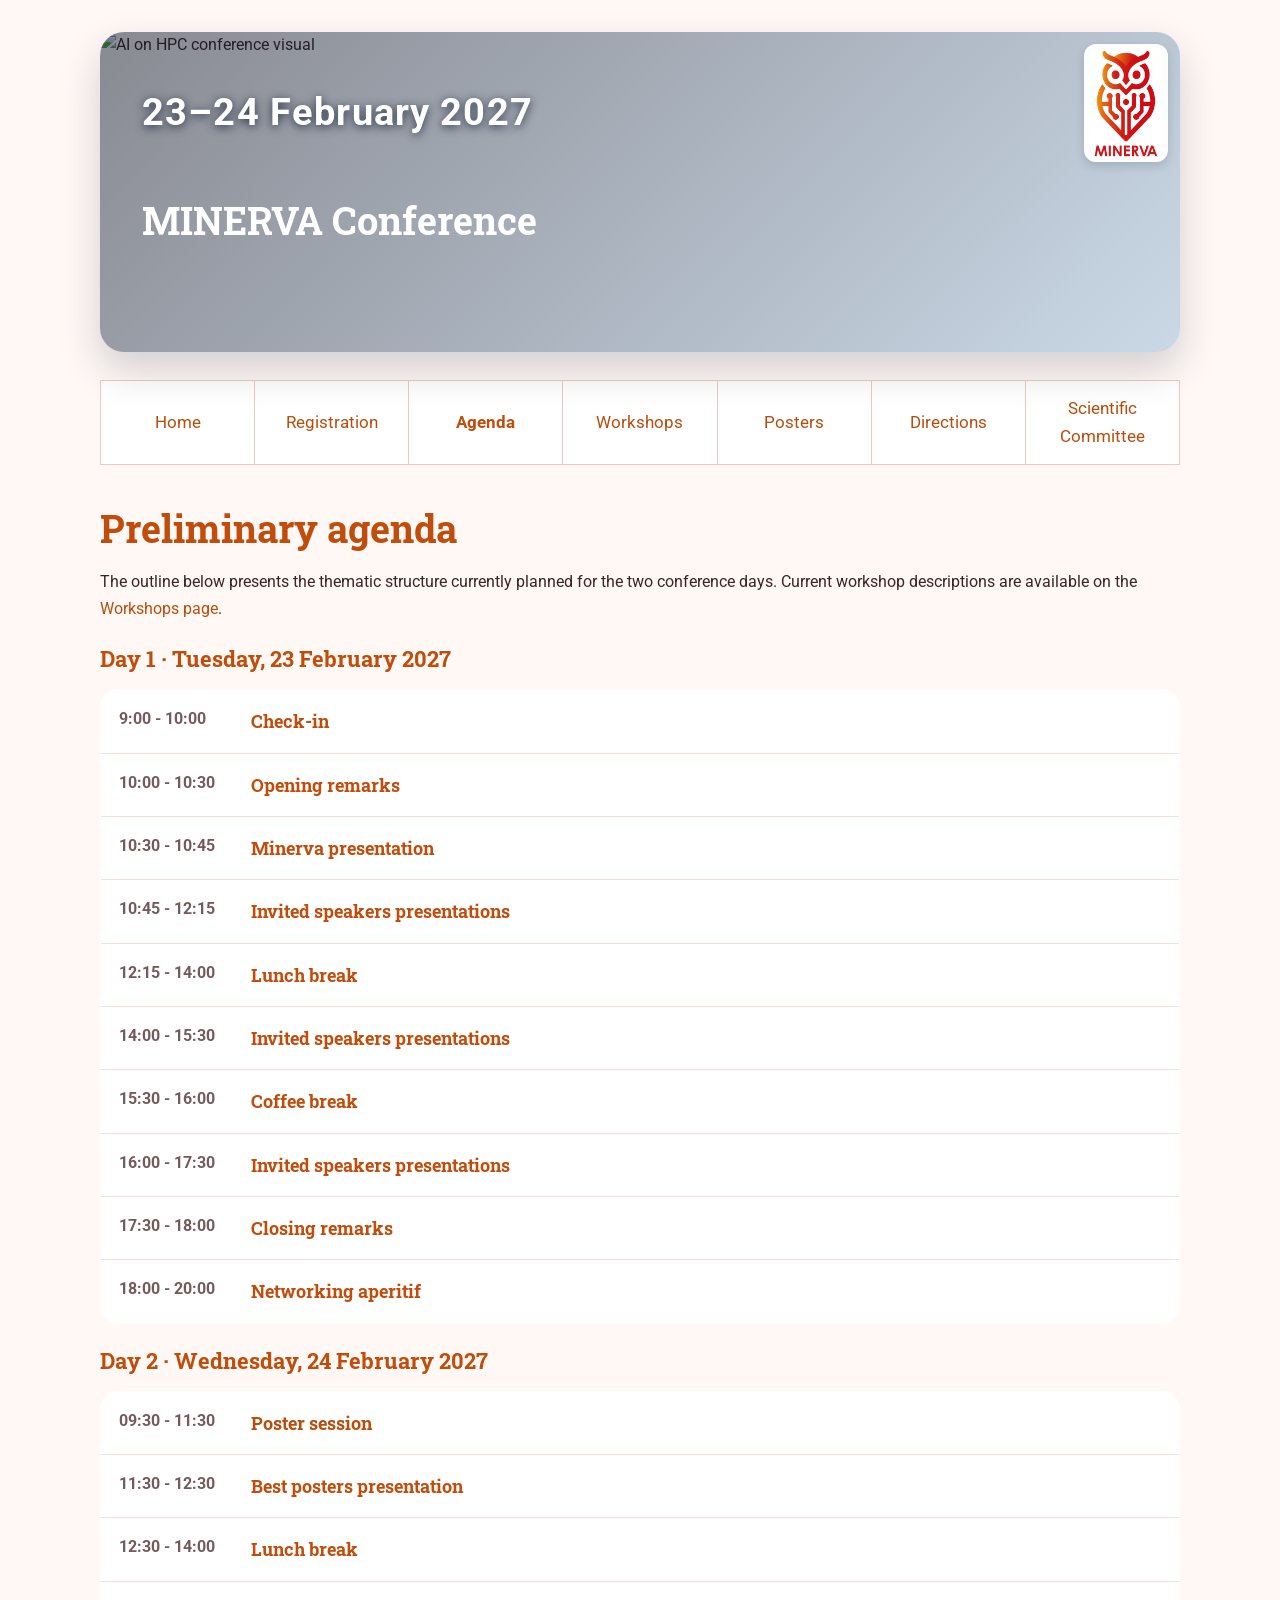
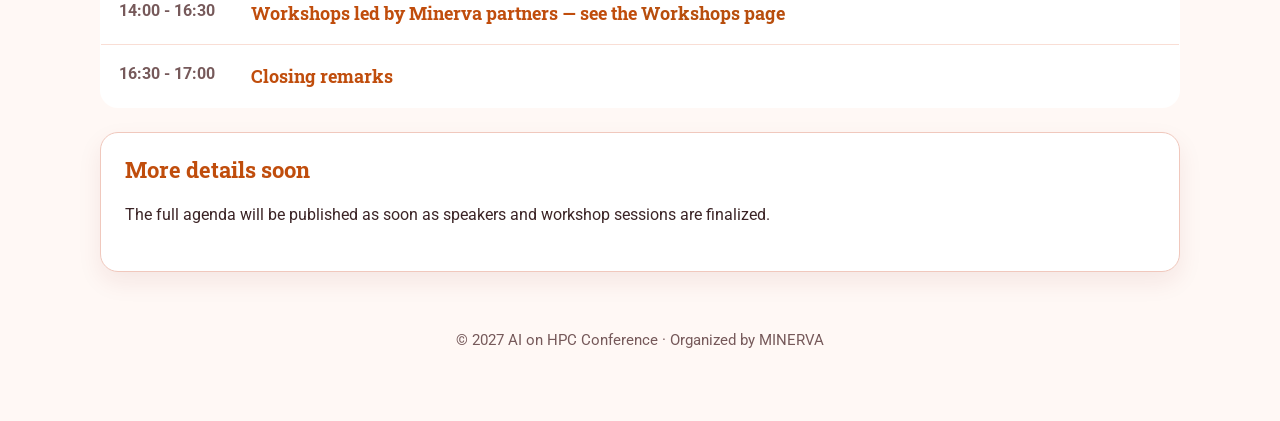
==== Agenda/index.html @ aeb0741a "update" ====
<!DOCTYPE html>
<html lang="en">
<head>
    <base href="..">
    <meta charset="utf-8">
    <meta name="viewport" content="width=device-width, initial-scale=1">
    <link rel="shortcut icon" type="image/png" href="assets/favicon.png">
    <link rel="stylesheet" type="text/css" media="all" href="assets/main.css?v=2026-09-22-1">
    <meta name="description" content="Preliminary agenda for the MINERVA Conference.">
    <meta name="resource-type" content="document">
    <meta name="distribution" content="global">
    <meta name="keywords" content="AI, HPC, conference agenda, MINERVA Conference">
    <title>Agenda | AI on HPC</title>
</head>
<body>

    <div class="banner banner-home compact-banner">
        <img src="assets/banner-screenshot.png" alt="AI on HPC conference visual">
        <div class="banner-overlay">
            <img class="banner-logo" src="assets/logo.png" alt="MINERVA logo">
            <p class="banner-date">23–24 February 2027</p>
            <h2>MINERVA Conference</h2>
        </div>
    </div>

    <table class="navigation" aria-label="Main navigation">
        <tr>
            <td class="navigation"><a title="Conference Home Page" href=".">Home</a></td>
            <td class="navigation"><a title="Registration information" href="registration">Registration</a></td>
            <td class="navigation"><a class="current" title="Conference Agenda" href="Agenda">Agenda</a></td>
            <td class="navigation"><a title="Conference Workshops" href="workshops">Workshops</a></td>
            <td class="navigation"><a title="Research Posters" href="research-posters">Posters</a></td>
            <td class="navigation"><a title="Directions to the Conference" href="directions">Directions</a></td>
            <td class="navigation"><a title="Scientific Committee" href="scientific-committee">Scientific Committee</a></td>
        </tr>
    </table>

    <h2>Preliminary agenda</h2>
    <p>
        The outline below presents the thematic structure currently planned for the two conference days.
        Current workshop descriptions are available on the <a href="workshops">Workshops page</a>.
    </p>

    <section class="program-day">
        <h3>Day 1 · Tuesday, 23 February 2027</h3>
        <table>
            <tr>
                <td class="date">9:00 - 10:00</td>
                <td class="title">Check-in</td>
            </tr>
            <tr>
                <td class="date">10:00 - 10:30</td>
                <td class="title">Opening remarks</td>
            </tr>
            <tr>
                <td class="date">10:30 - 10:45</td>
                <td class="title">Minerva presentation</td>
            </tr>
            <tr>
                <td class="date">10:45 - 12:15</td>
                <td class="title">Invited speakers presentations</td>
            </tr>
         

            <tr>
                <td class="date">12:15 - 14:00 </td>
                <td class="title">Lunch break</td>
            </tr>
            <tr>
                <td class="date">14:00 - 15:30</td>
                <td class="title">Invited speakers presentations</td>
            </tr>
            <tr>
                <td class="date">15:30 - 16:00</td>
                <td class="title">Coffee break</td>
            </tr>
                        <tr>
                <td class="date">16:00 - 17:30</td>
                <td class="title">Invited speakers presentations</td>
            </tr>
            <tr>
                <td class="date">17:30 - 18:00</td>
                <td class="title">Closing remarks</td>
            </tr>
            <tr>
                <td class="date">18:00 - 20:00</td>
                <td class="title">Networking aperitif</td>
            </tr>
        </table>
    </section>

    <section class="program-day">
        <h3>Day 2 · Wednesday, 24 February 2027</h3>
        <table>
            <tr>
                <td class="date">09:30 - 11:30 </td>
                <td class="title"><a href="research-posters">Poster session</a></td>
            </tr>
            <tr>
                <td class="date">11:30 - 12:30</td>
                <td class="title">Best posters presentation</td>
            </tr>
            <tr>
                <td class="date">12:30 - 14:00</td>
                <td class="title">Lunch break</td>
            </tr>
            <tr>
                <td class="date">14:00 - 16:30</td>
                <td class="title">Workshops led by Minerva partners — see the <a href="workshops">Workshops page</a></td>
            </tr>
            <tr>
                <td class="date">16:30 - 17:00</td>
                <td class="title">Closing remarks</td>
            </tr>
        </table>
    </section>

    <section class="highlight-box">
        <h3>More details soon</h3>
        <p>
            The full agenda will be published as soon as speakers and workshop sessions are finalized.
        </p>
    </section>

    <footer>
        &copy; 2027 AI on HPC Conference · Organized by MINERVA
    </footer>

</body>
</html>
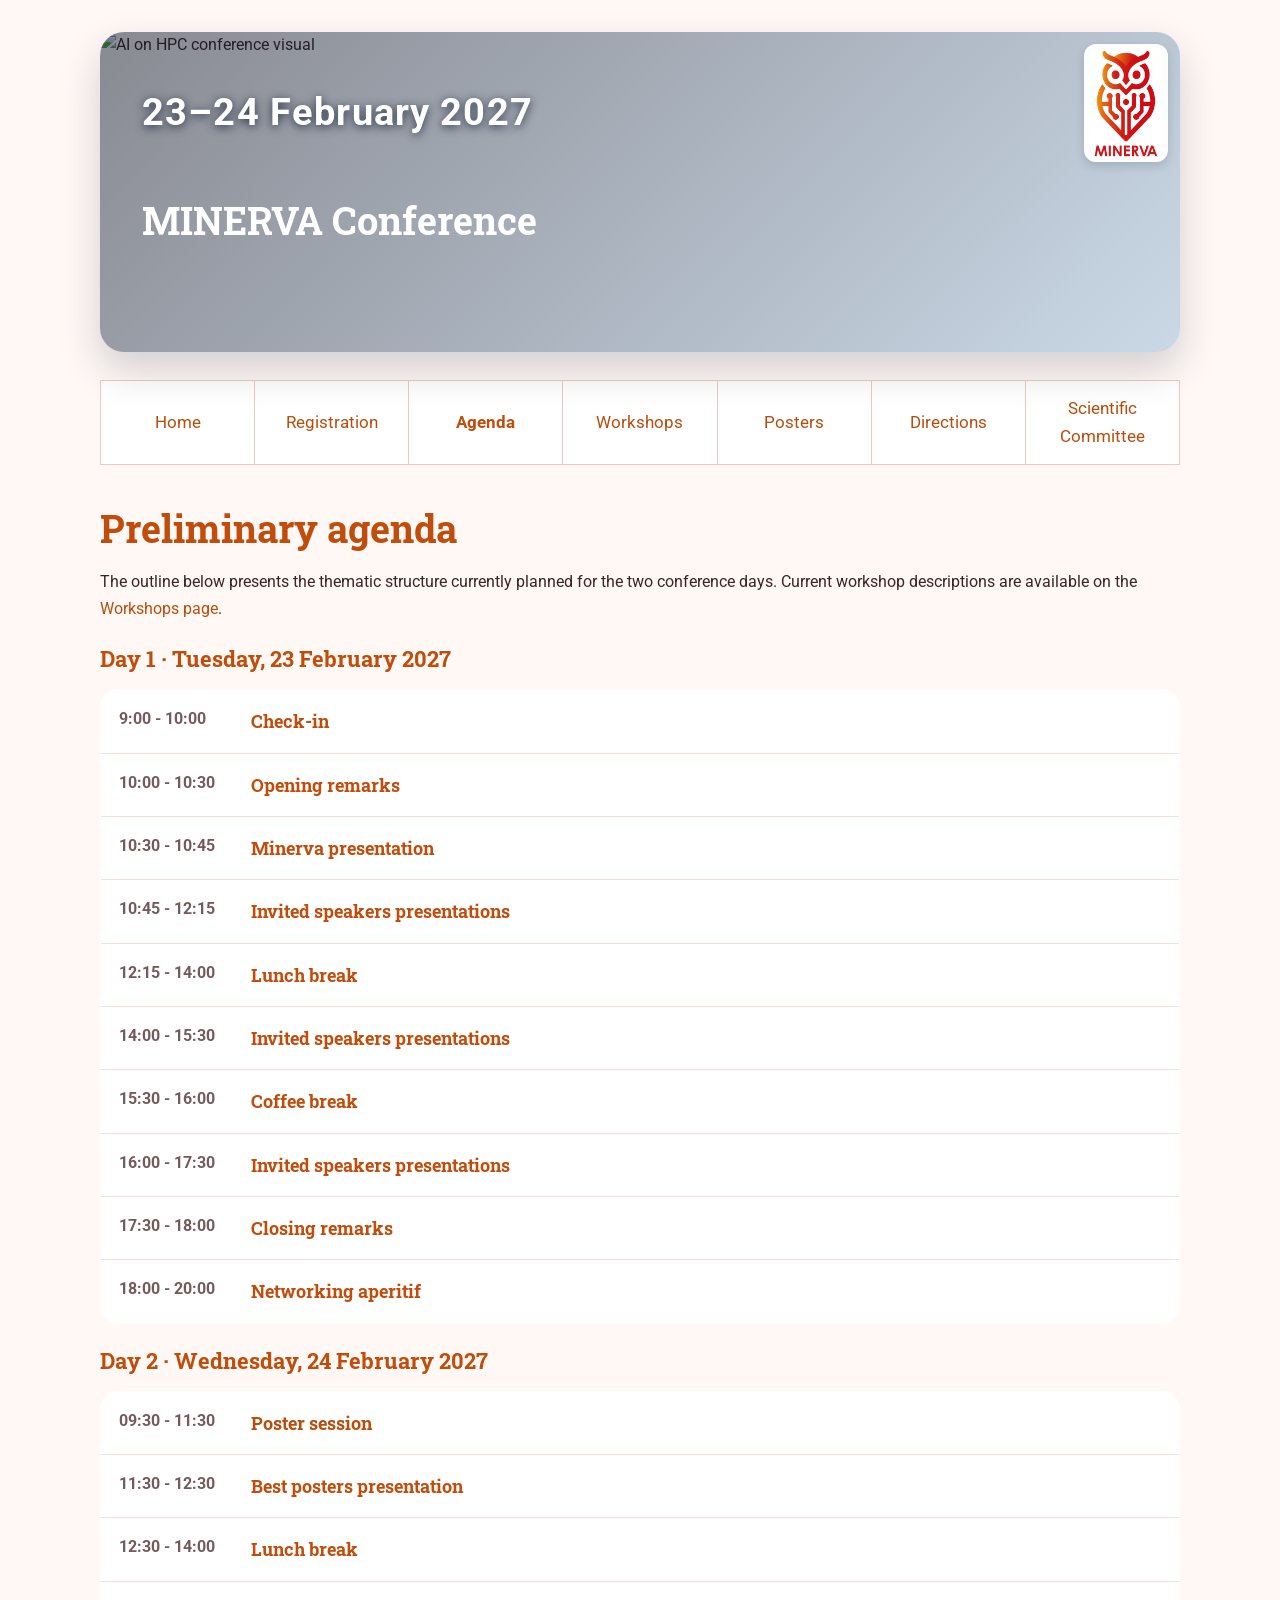
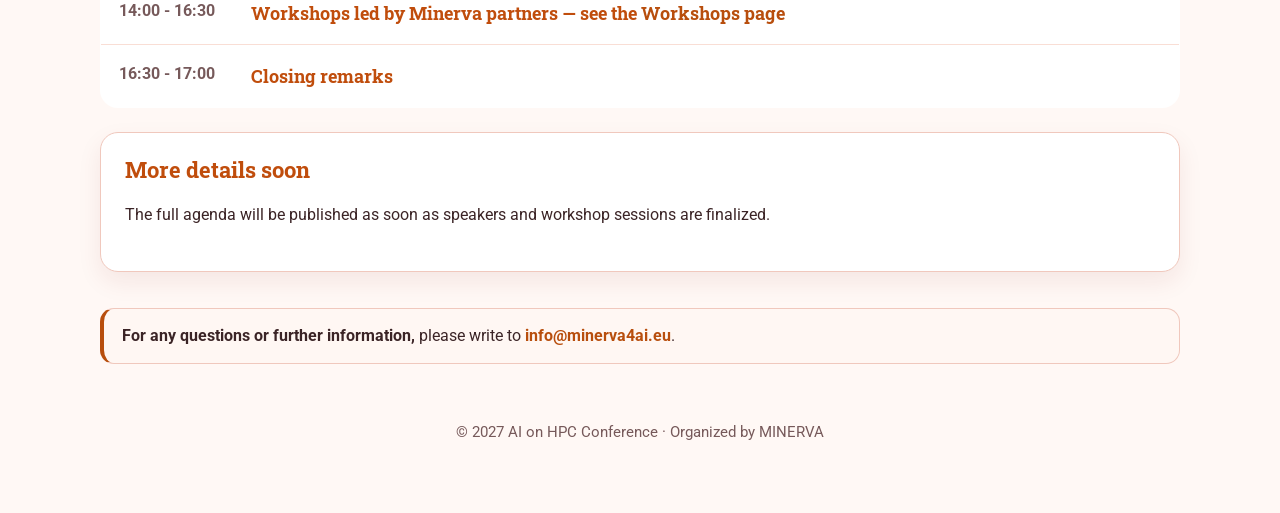
==== commit c6491267: "update" ====
--- a/Agenda/index.html
+++ b/Agenda/index.html
@@ -5,7 +5,7 @@
     <meta charset="utf-8">
     <meta name="viewport" content="width=device-width, initial-scale=1">
     <link rel="shortcut icon" type="image/png" href="assets/favicon.png">
-    <link rel="stylesheet" type="text/css" media="all" href="assets/main.css?v=2026-09-22-1">
+    <link rel="stylesheet" type="text/css" media="all" href="assets/main.css?v=2026-10-09-1">
     <meta name="description" content="Preliminary agenda for the MINERVA Conference.">
     <meta name="resource-type" content="document">
     <meta name="distribution" content="global">
@@ -122,6 +122,10 @@
         </p>
     </section>
 
+    <section class="support-box" aria-label="Support contact">
+        <p><strong>For any questions or further information,</strong> please write to <a href="mailto:info@minerva4ai.eu">info@minerva4ai.eu</a>.</p>
+    </section>
+
     <footer>
         &copy; 2027 AI on HPC Conference · Organized by MINERVA
     </footer>
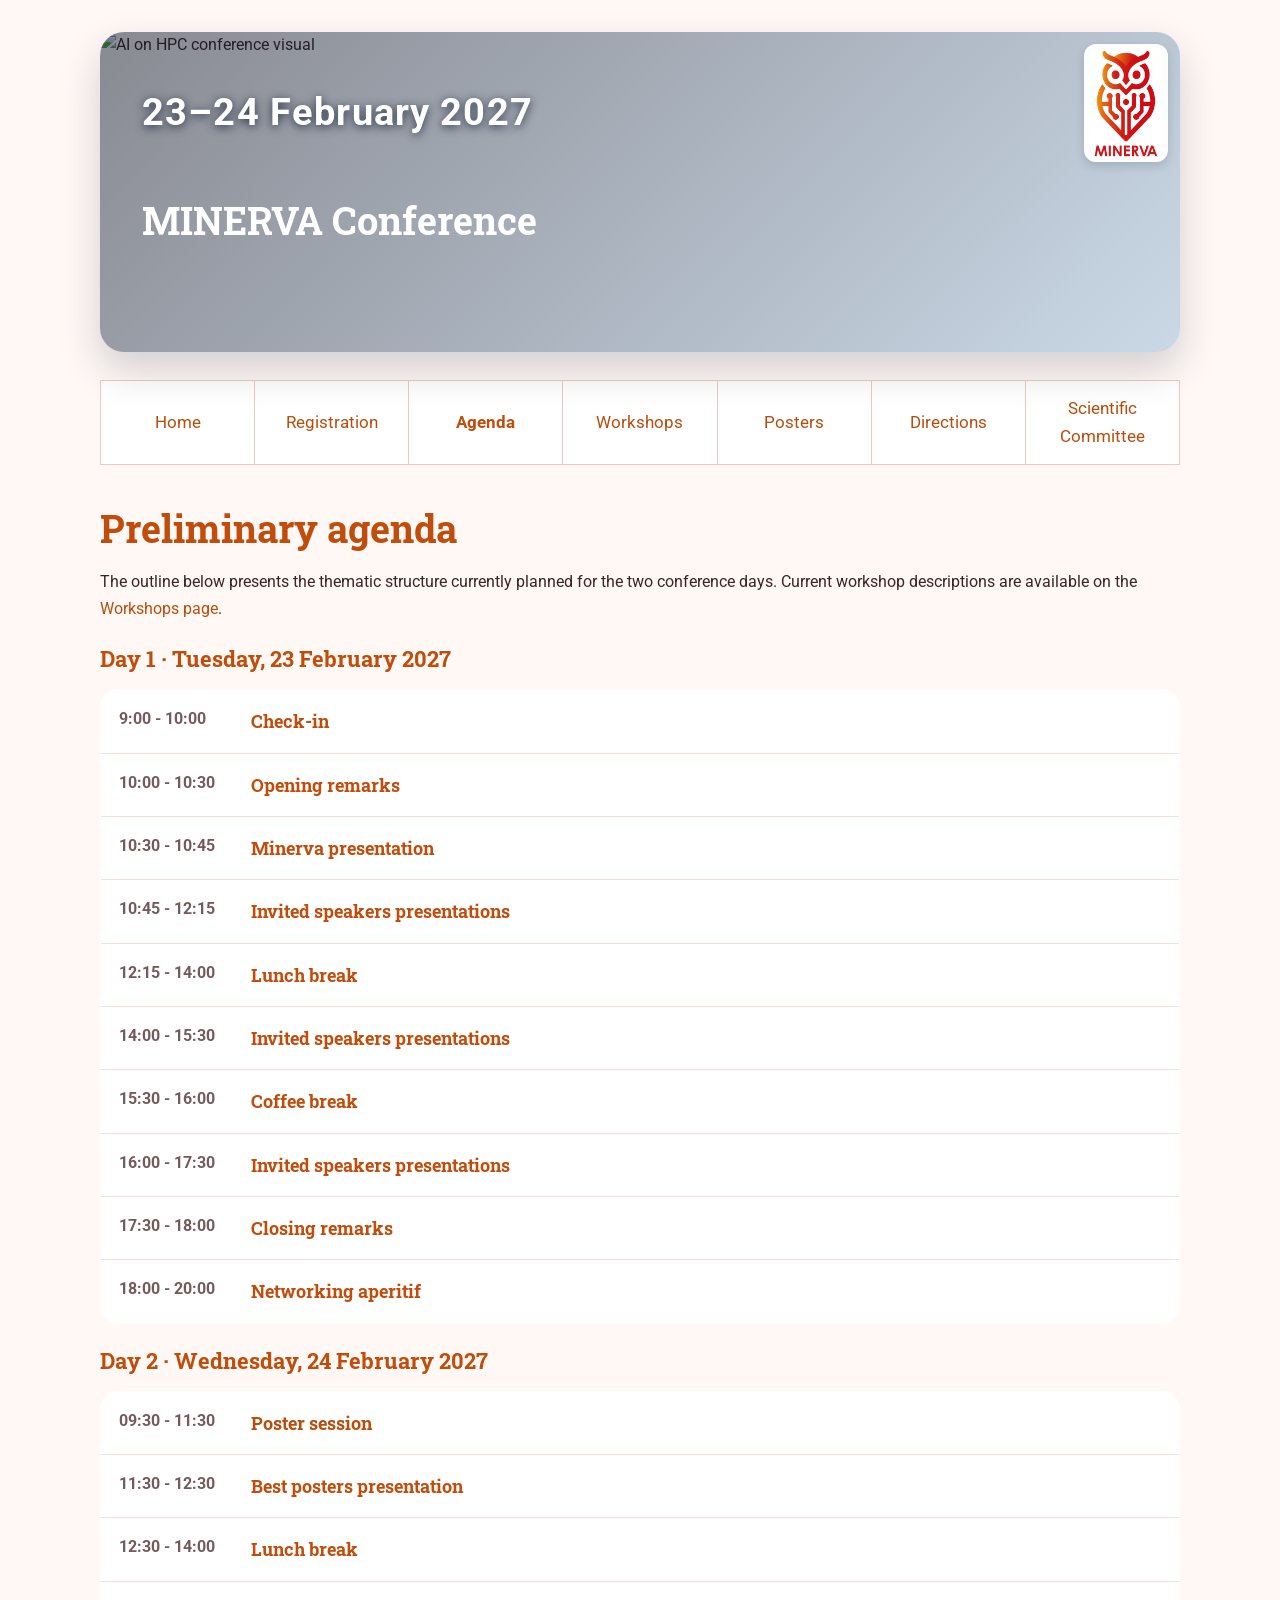
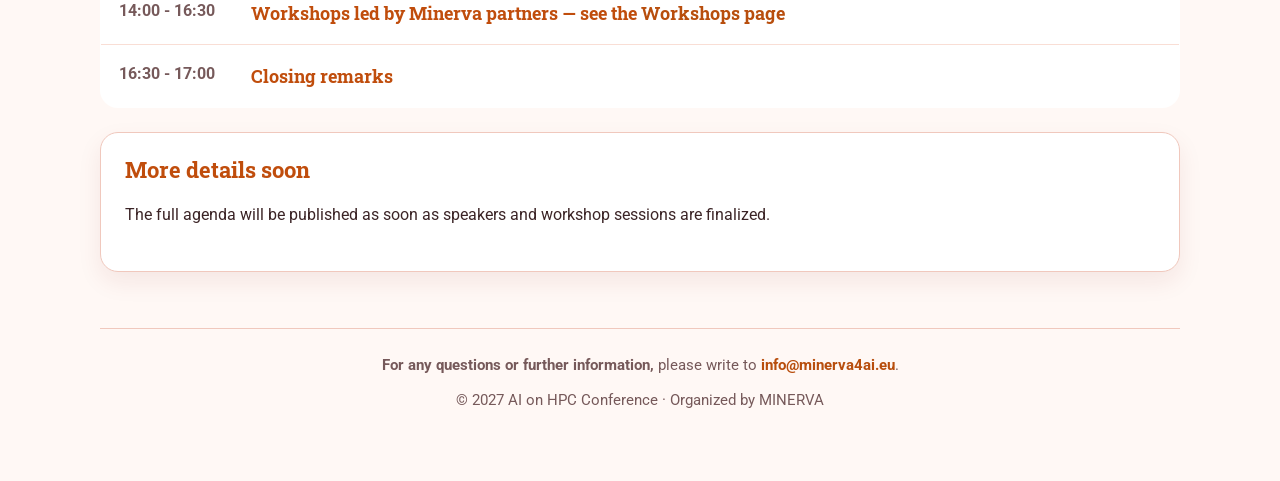
==== commit 94841725: "fix" ====
--- a/Agenda/index.html
+++ b/Agenda/index.html
@@ -122,12 +122,9 @@
         </p>
     </section>
 
-    <section class="support-box" aria-label="Support contact">
-        <p><strong>For any questions or further information,</strong> please write to <a href="mailto:info@minerva4ai.eu">info@minerva4ai.eu</a>.</p>
-    </section>
-
-    <footer>
-        &copy; 2027 AI on HPC Conference · Organized by MINERVA
+    <footer aria-label="Support and copyright">
+        <p class="footer-contact"><strong>For any questions or further information,</strong> please write to <a href="mailto:info@minerva4ai.eu">info@minerva4ai.eu</a>.</p>
+        <p class="footer-note">&copy; 2027 AI on HPC Conference · Organized by MINERVA</p>
     </footer>
 
 </body>
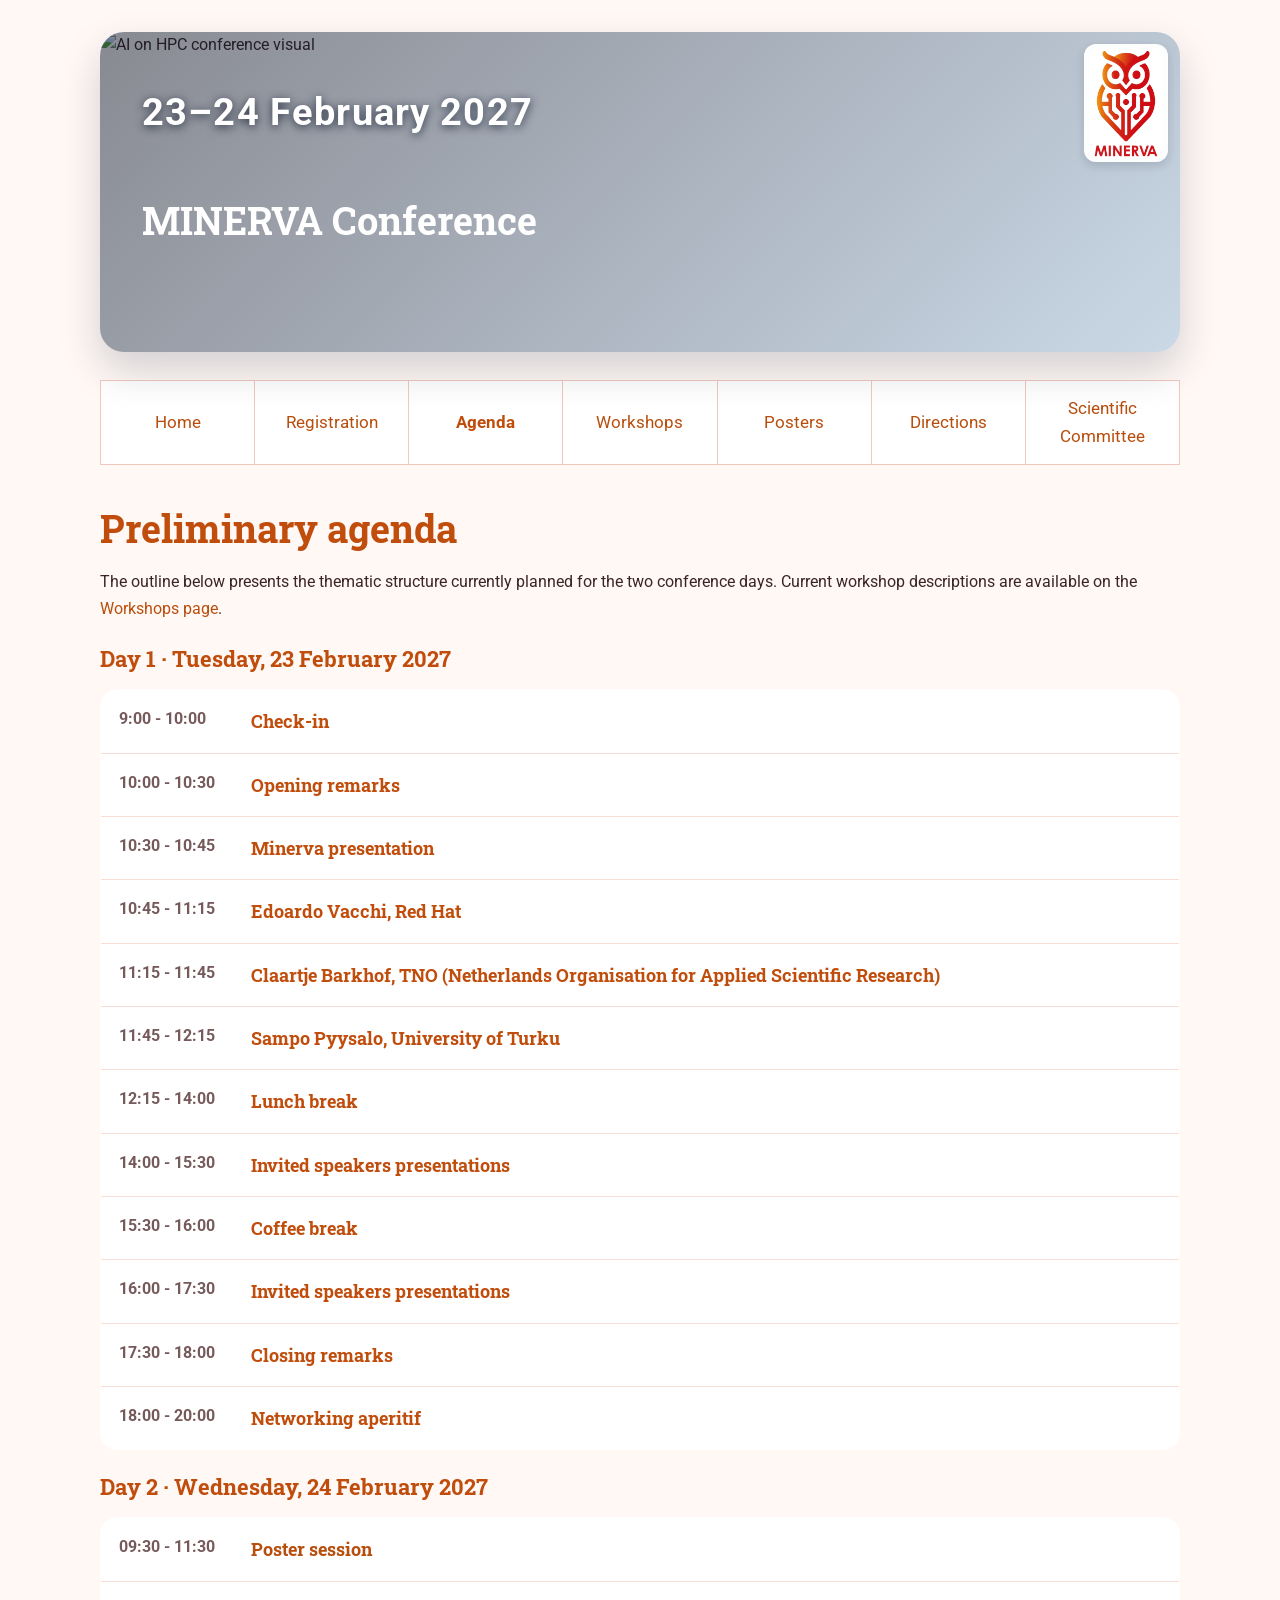
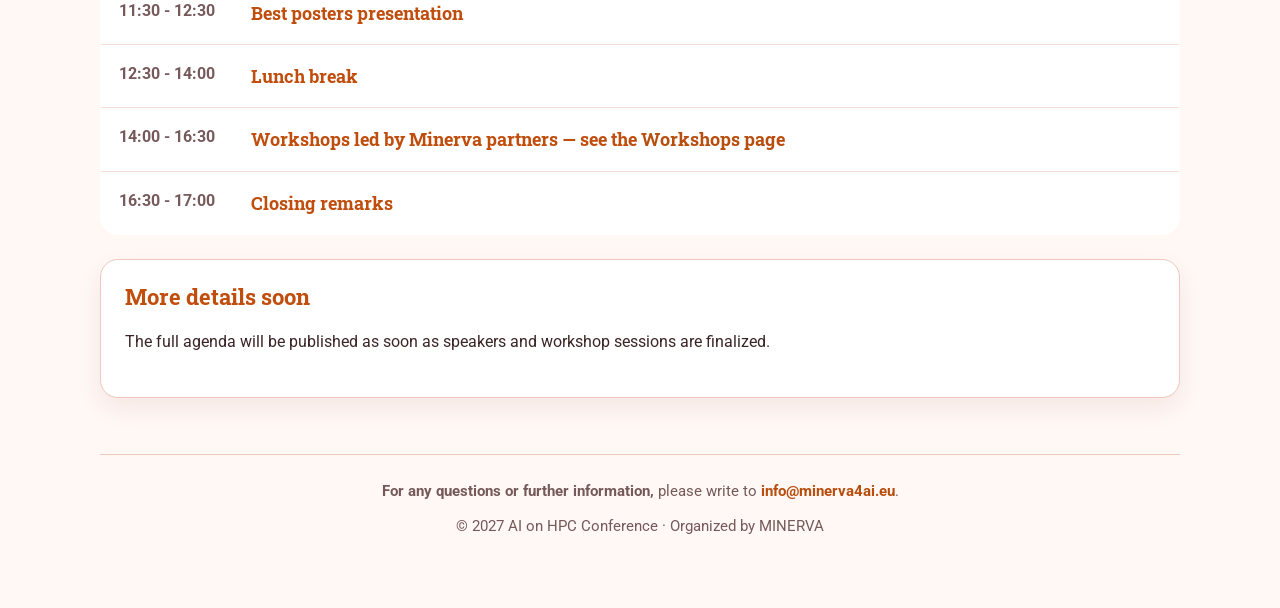
==== commit a802f095: "adding speakers agenda" ====
--- a/Agenda/index.html
+++ b/Agenda/index.html
@@ -57,10 +57,17 @@
                 <td class="title">Minerva presentation</td>
             </tr>
             <tr>
-                <td class="date">10:45 - 12:15</td>
-                <td class="title">Invited speakers presentations</td>
+                <td class="date">10:45 - 11:15</td>
+                <td class="title">Edoardo Vacchi, Red Hat</td>
             </tr>
-         
+                     <tr>
+                <td class="date">11:15 - 11:45</td>
+                <td class="title">Claartje Barkhof, TNO (Netherlands Organisation for Applied Scientific Research)</td>
+            </tr>
+            <tr>
+                <td class="date">11:45 - 12:15</td>
+                <td class="title">Sampo Pyysalo, University of Turku</td>
+            </tr>
 
             <tr>
                 <td class="date">12:15 - 14:00 </td>
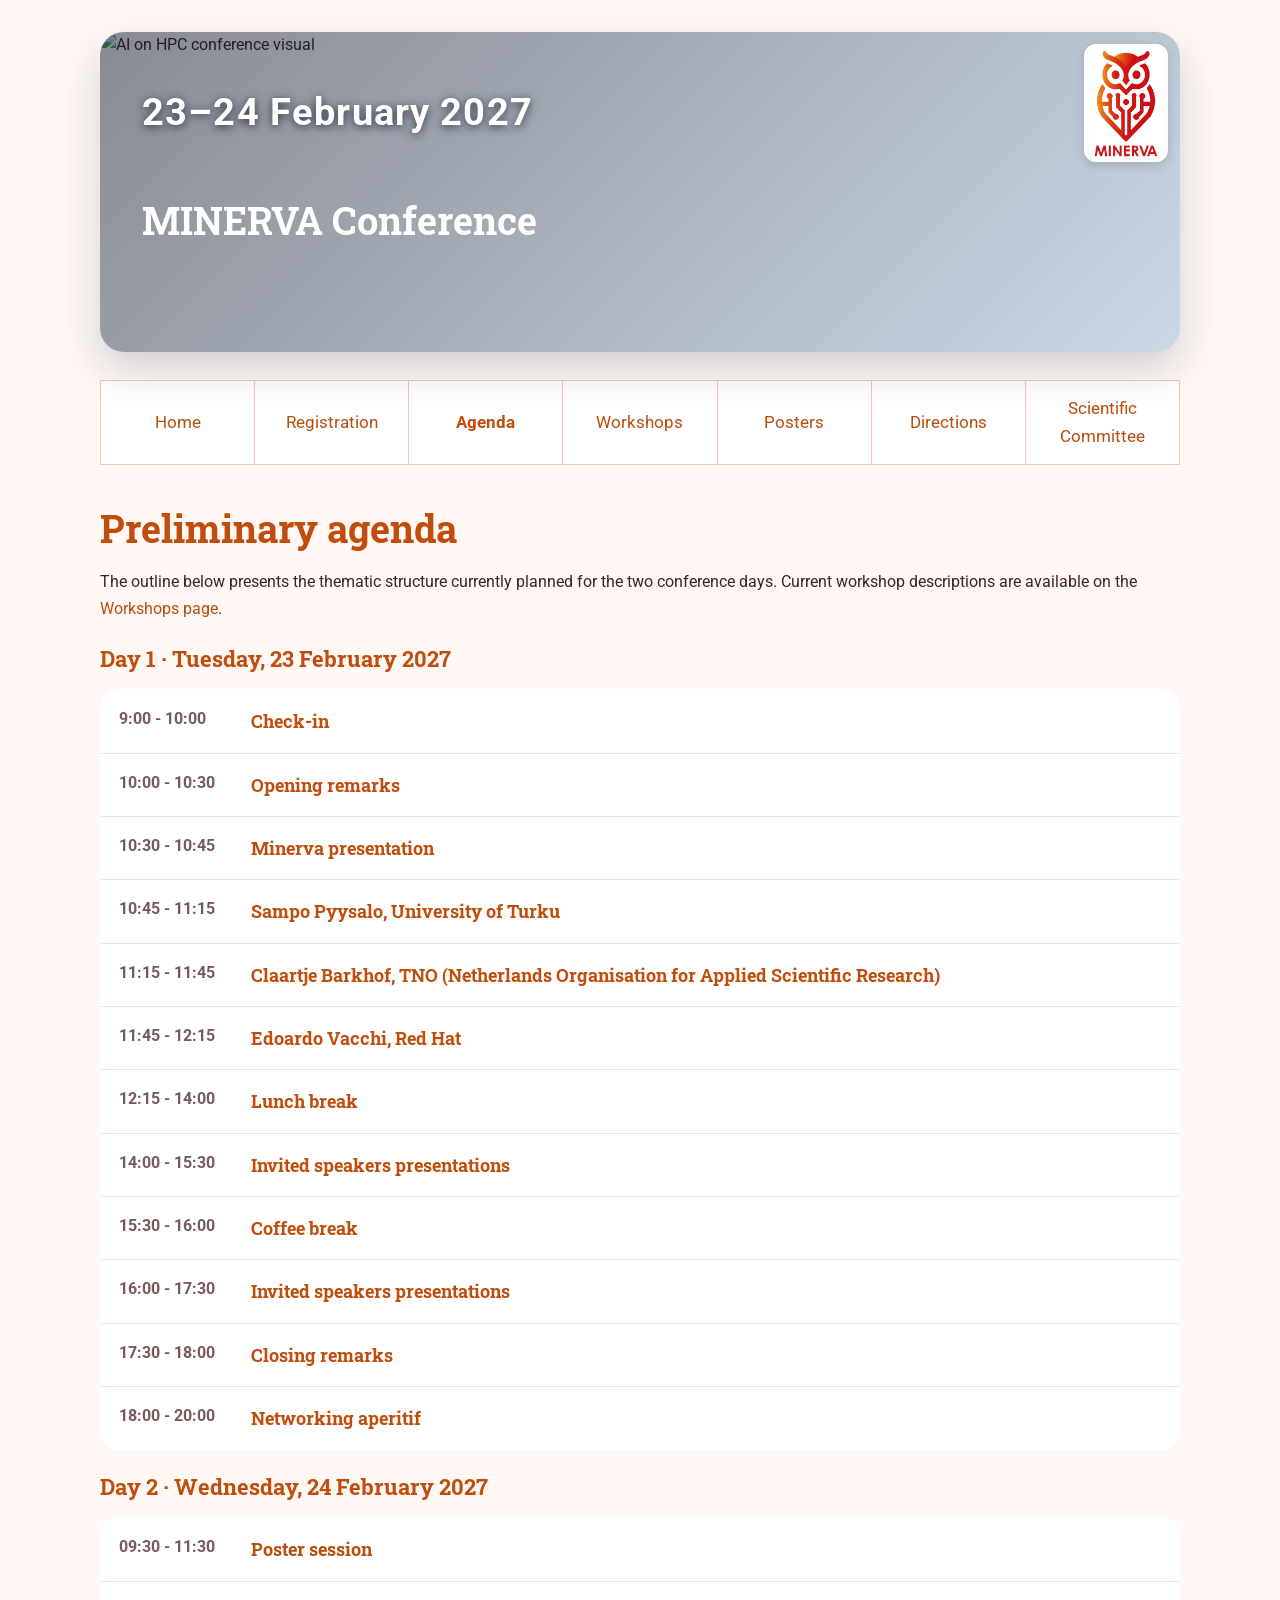
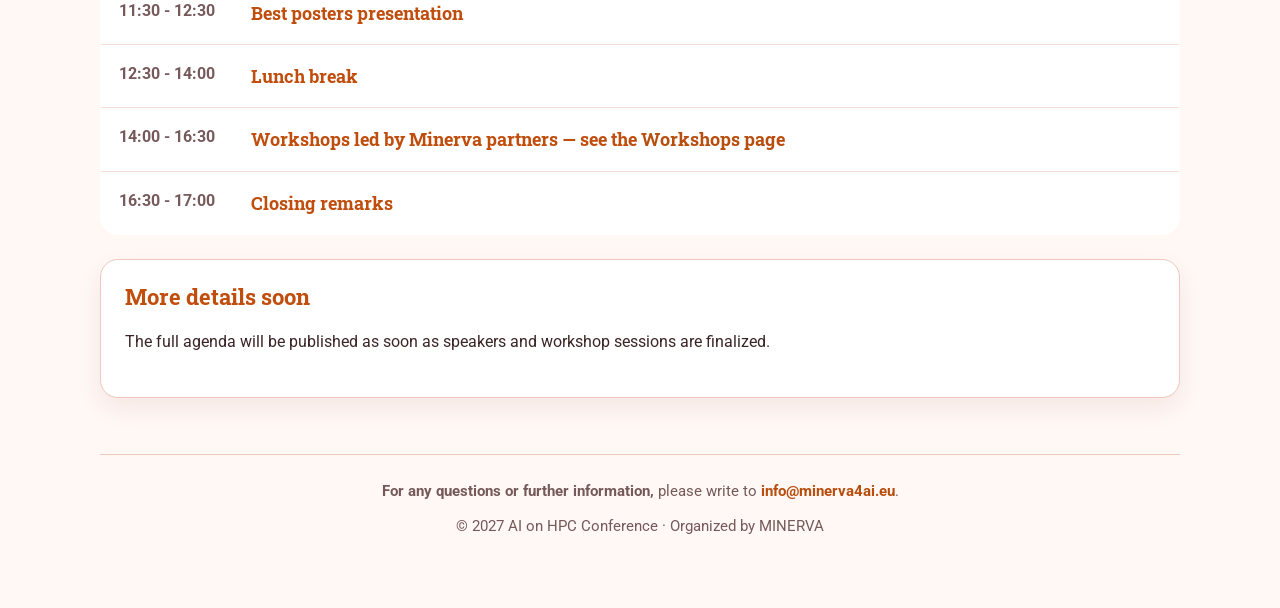
==== commit 97b9c2b8: "update" ====
--- a/Agenda/index.html
+++ b/Agenda/index.html
@@ -58,7 +58,7 @@
             </tr>
             <tr>
                 <td class="date">10:45 - 11:15</td>
-                <td class="title">Edoardo Vacchi, Red Hat</td>
+                <td class="title">Sampo Pyysalo, University of Turku</td>
             </tr>
                      <tr>
                 <td class="date">11:15 - 11:45</td>
@@ -66,7 +66,7 @@
             </tr>
             <tr>
                 <td class="date">11:45 - 12:15</td>
-                <td class="title">Sampo Pyysalo, University of Turku</td>
+                <td class="title">Edoardo Vacchi, Red Hat</td>
             </tr>
 
             <tr>
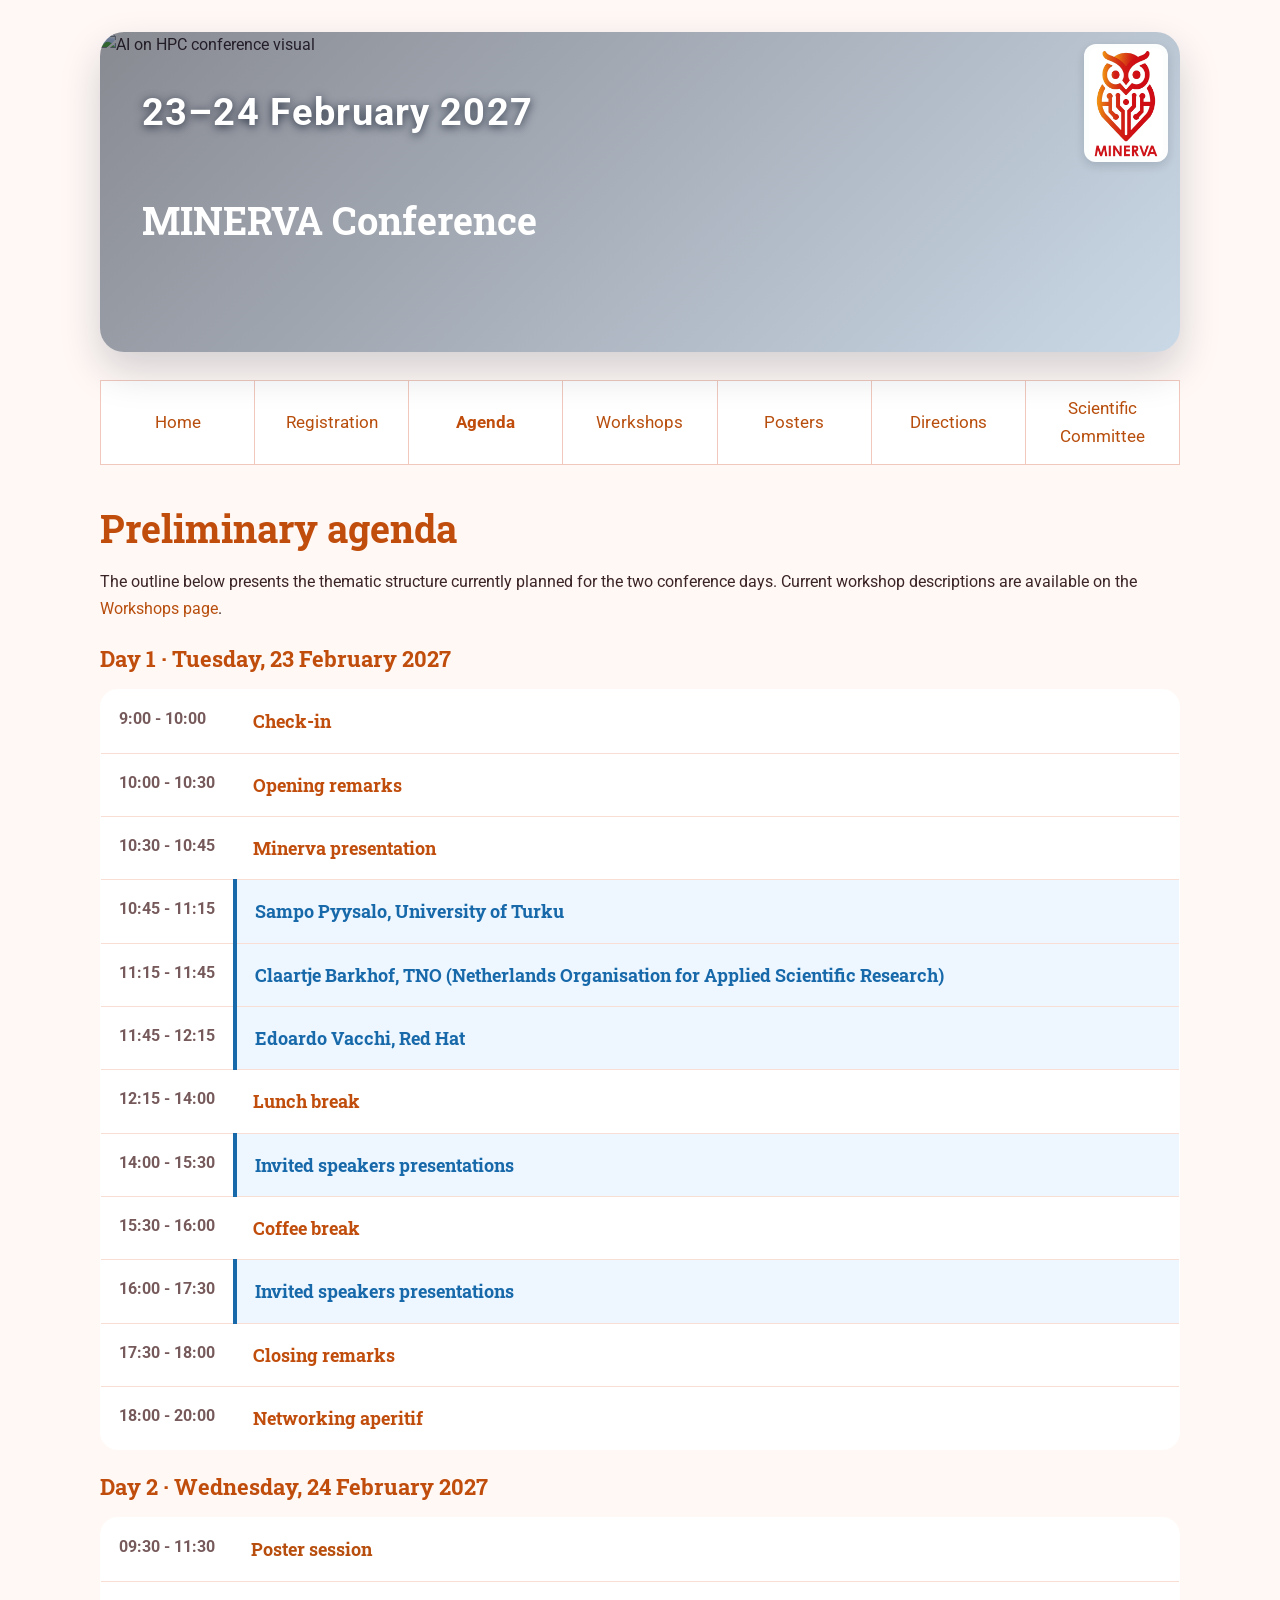
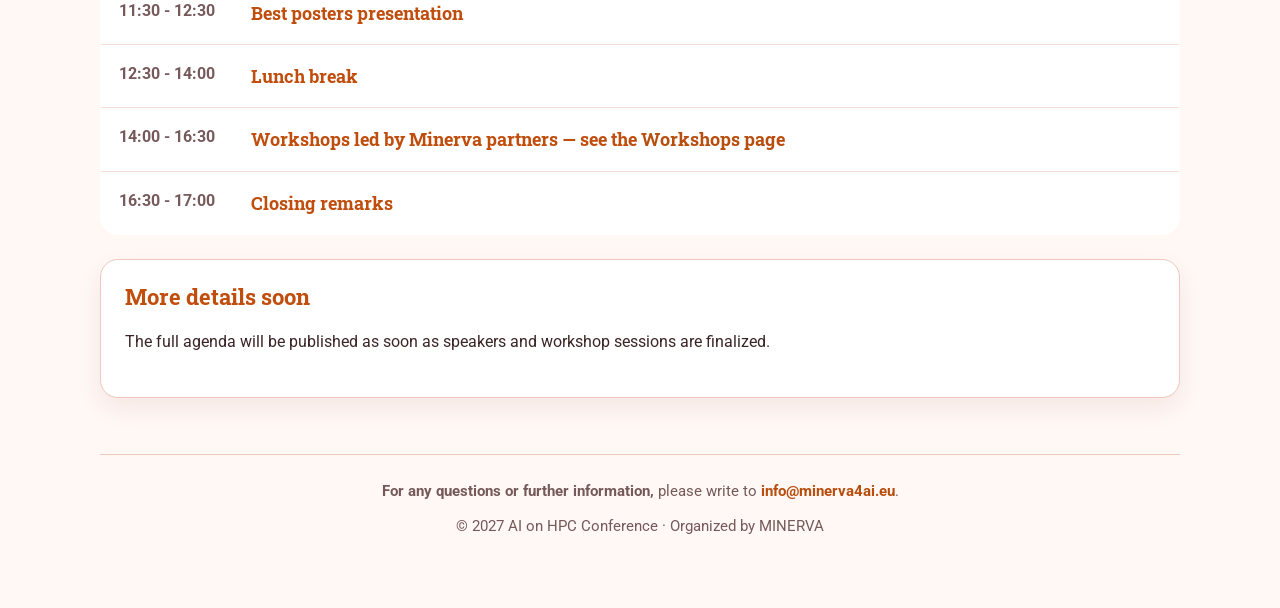
==== commit 0b105d21: "changing agenda colors" ====
--- a/Agenda/index.html
+++ b/Agenda/index.html
@@ -58,15 +58,15 @@
             </tr>
             <tr>
                 <td class="date">10:45 - 11:15</td>
-                <td class="title">Sampo Pyysalo, University of Turku</td>
+                <td class="title title-speaker">Sampo Pyysalo, University of Turku</td>
             </tr>
                      <tr>
                 <td class="date">11:15 - 11:45</td>
-                <td class="title">Claartje Barkhof, TNO (Netherlands Organisation for Applied Scientific Research)</td>
+                <td class="title title-speaker">Claartje Barkhof, TNO (Netherlands Organisation for Applied Scientific Research)</td>
             </tr>
             <tr>
                 <td class="date">11:45 - 12:15</td>
-                <td class="title">Edoardo Vacchi, Red Hat</td>
+                <td class="title title-speaker">Edoardo Vacchi, Red Hat</td>
             </tr>
 
             <tr>
@@ -75,7 +75,7 @@
             </tr>
             <tr>
                 <td class="date">14:00 - 15:30</td>
-                <td class="title">Invited speakers presentations</td>
+                <td class="title title-speaker">Invited speakers presentations</td>
             </tr>
             <tr>
                 <td class="date">15:30 - 16:00</td>
@@ -83,7 +83,7 @@
             </tr>
                         <tr>
                 <td class="date">16:00 - 17:30</td>
-                <td class="title">Invited speakers presentations</td>
+                <td class="title title-speaker">Invited speakers presentations</td>
             </tr>
             <tr>
                 <td class="date">17:30 - 18:00</td>
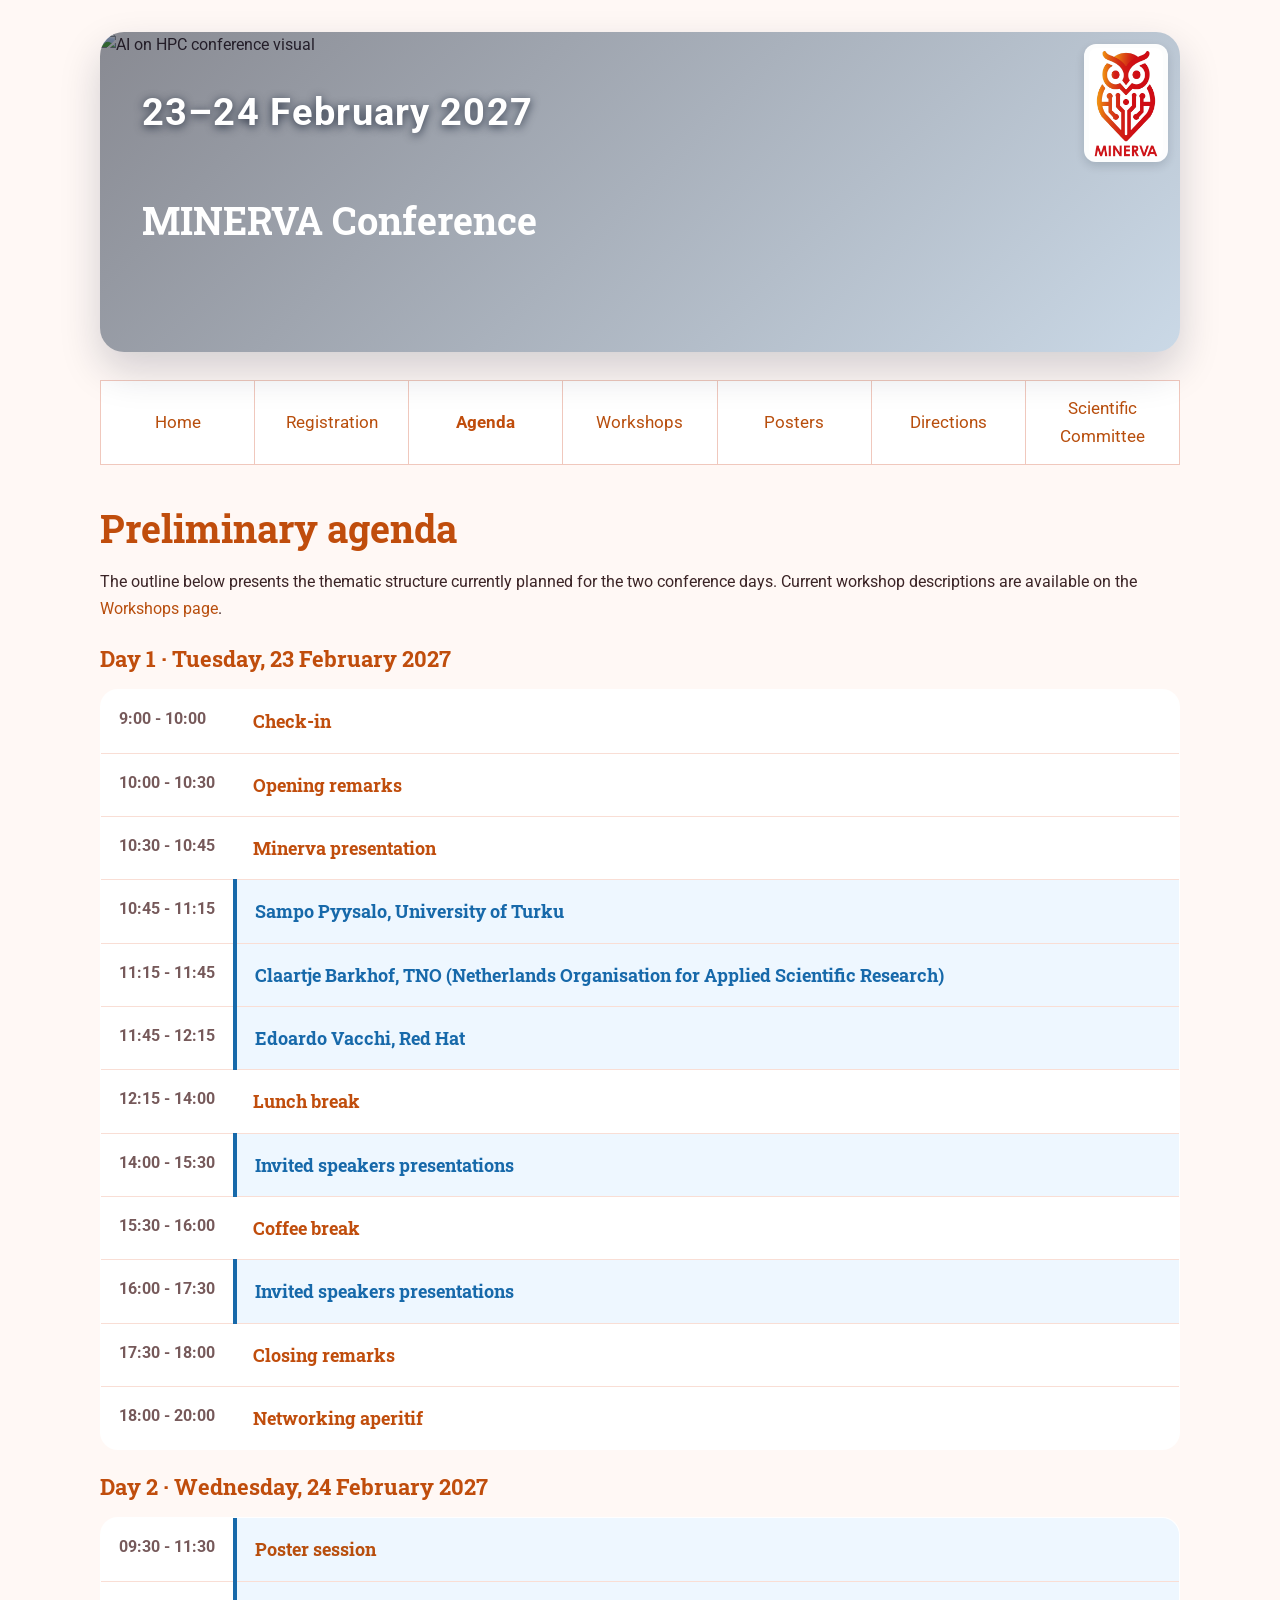
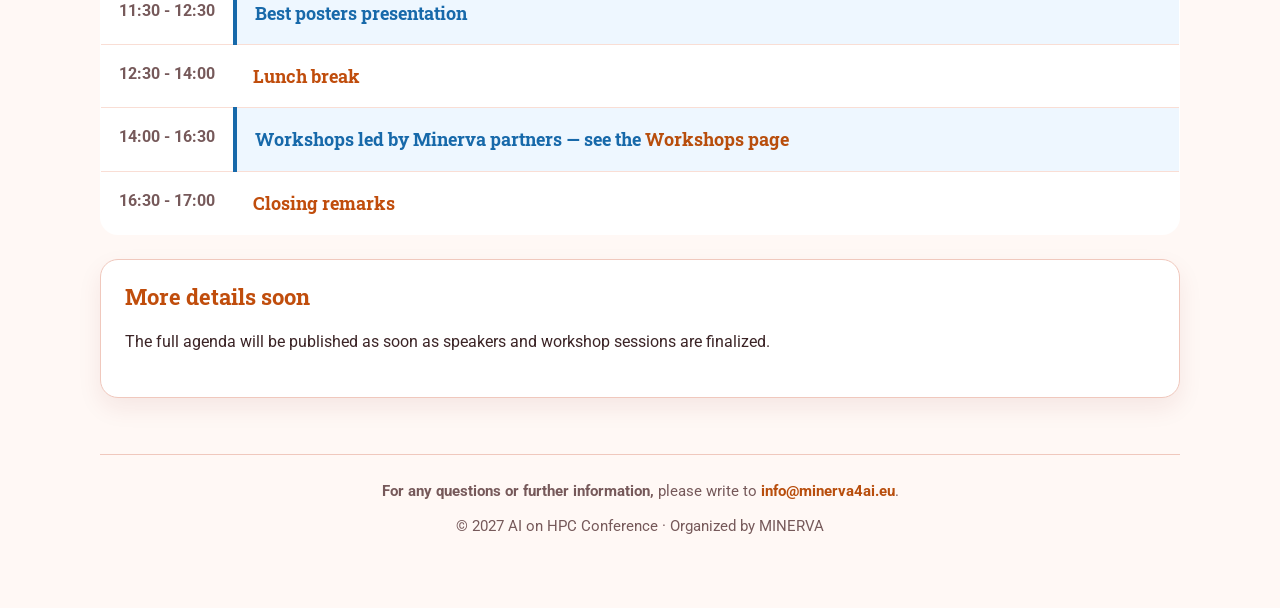
==== commit fd4c16da: "update agenda colors" ====
--- a/Agenda/index.html
+++ b/Agenda/index.html
@@ -101,11 +101,11 @@
         <table>
             <tr>
                 <td class="date">09:30 - 11:30 </td>
-                <td class="title"><a href="research-posters">Poster session</a></td>
+                <td class="title title-speaker"><a href="research-posters">Poster session</a></td>
             </tr>
             <tr>
                 <td class="date">11:30 - 12:30</td>
-                <td class="title">Best posters presentation</td>
+                <td class="title title-speaker">Best posters presentation</td>
             </tr>
             <tr>
                 <td class="date">12:30 - 14:00</td>
@@ -113,7 +113,7 @@
             </tr>
             <tr>
                 <td class="date">14:00 - 16:30</td>
-                <td class="title">Workshops led by Minerva partners — see the <a href="workshops">Workshops page</a></td>
+                <td class="title title-speaker">Workshops led by Minerva partners — see the <a href="workshops">Workshops page</a></td>
             </tr>
             <tr>
                 <td class="date">16:30 - 17:00</td>
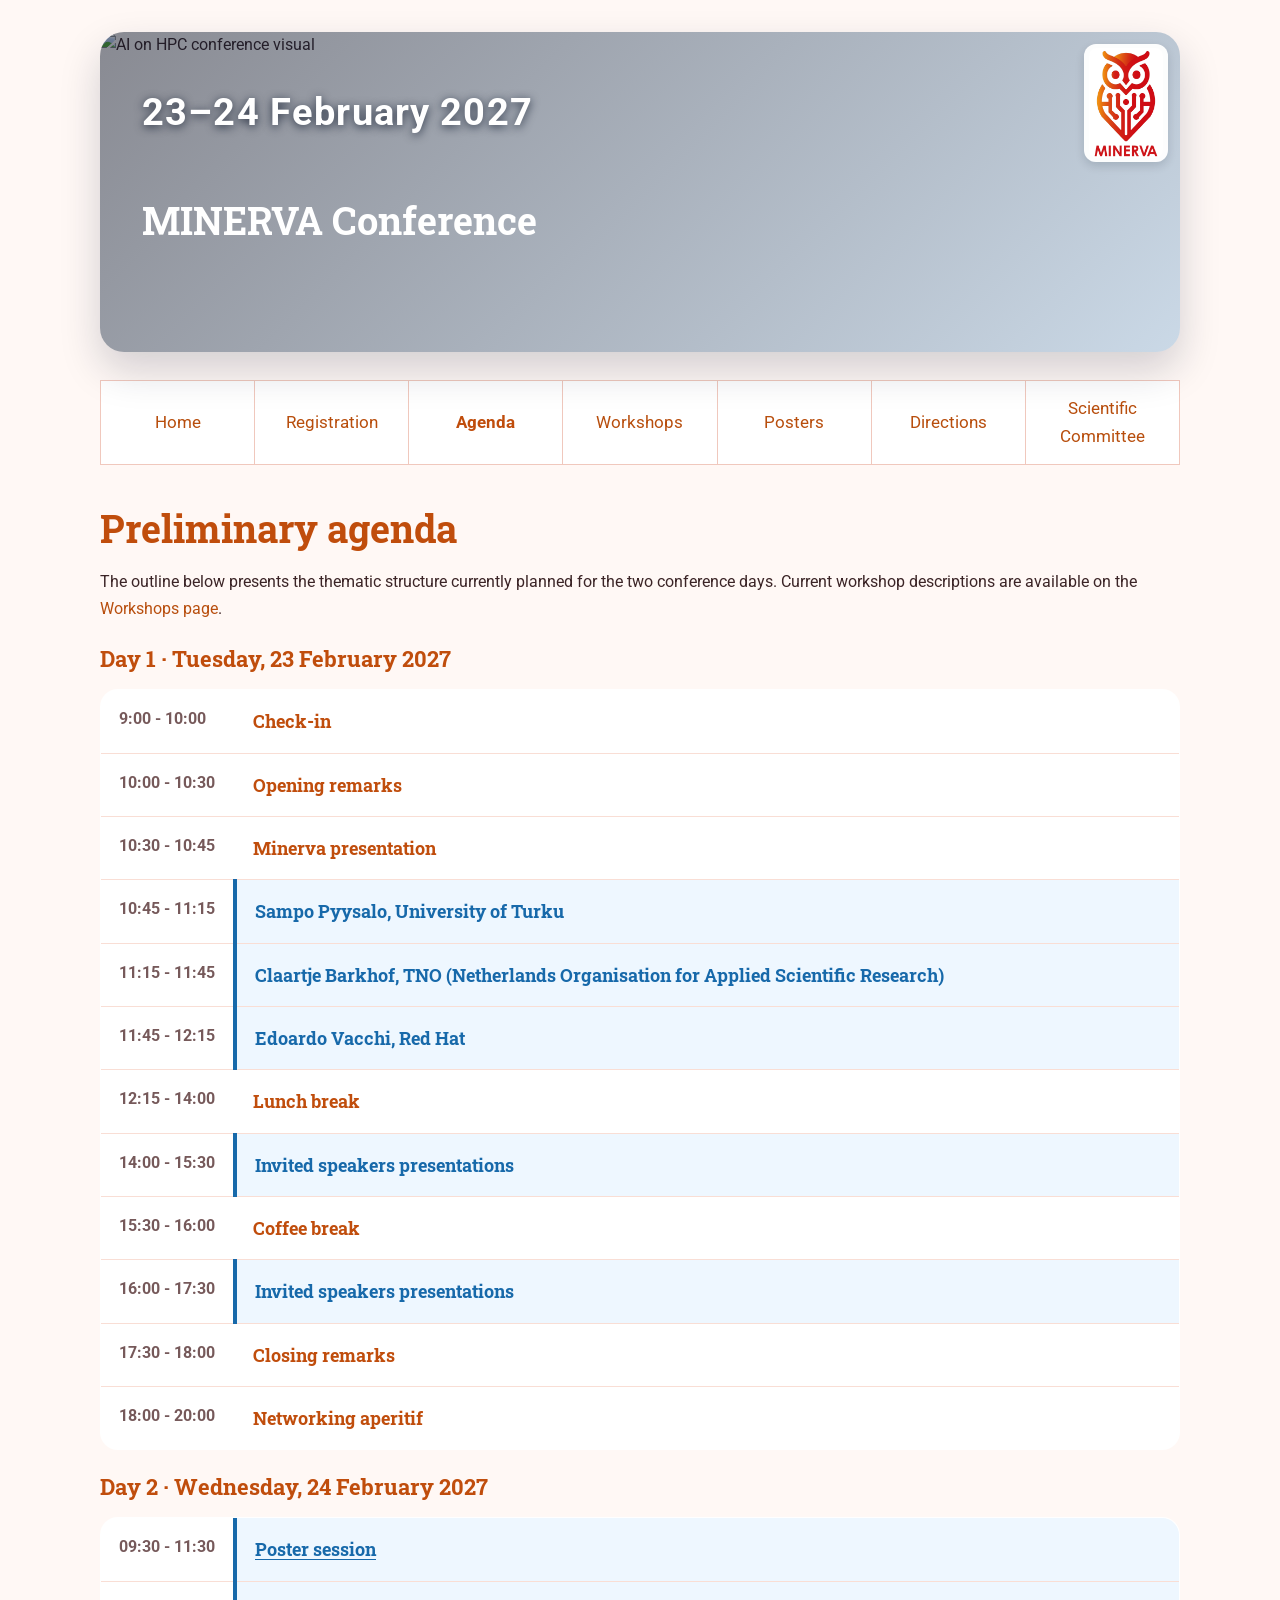
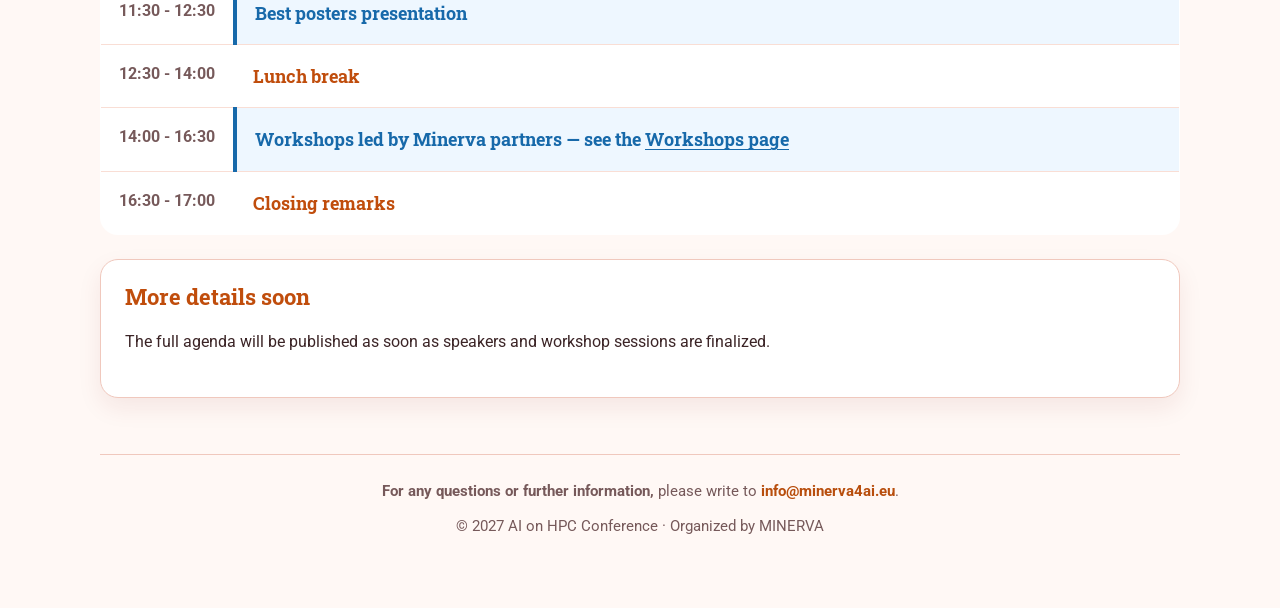
==== commit d712b21f: "minor fix" ====
--- a/Agenda/index.html
+++ b/Agenda/index.html
@@ -5,7 +5,7 @@
     <meta charset="utf-8">
     <meta name="viewport" content="width=device-width, initial-scale=1">
     <link rel="shortcut icon" type="image/png" href="assets/favicon.png">
-    <link rel="stylesheet" type="text/css" media="all" href="assets/main.css?v=2026-10-09-1">
+    <link rel="stylesheet" type="text/css" media="all" href="assets/main.css?v=2026-10-23-2">
     <meta name="description" content="Preliminary agenda for the MINERVA Conference.">
     <meta name="resource-type" content="document">
     <meta name="distribution" content="global">
